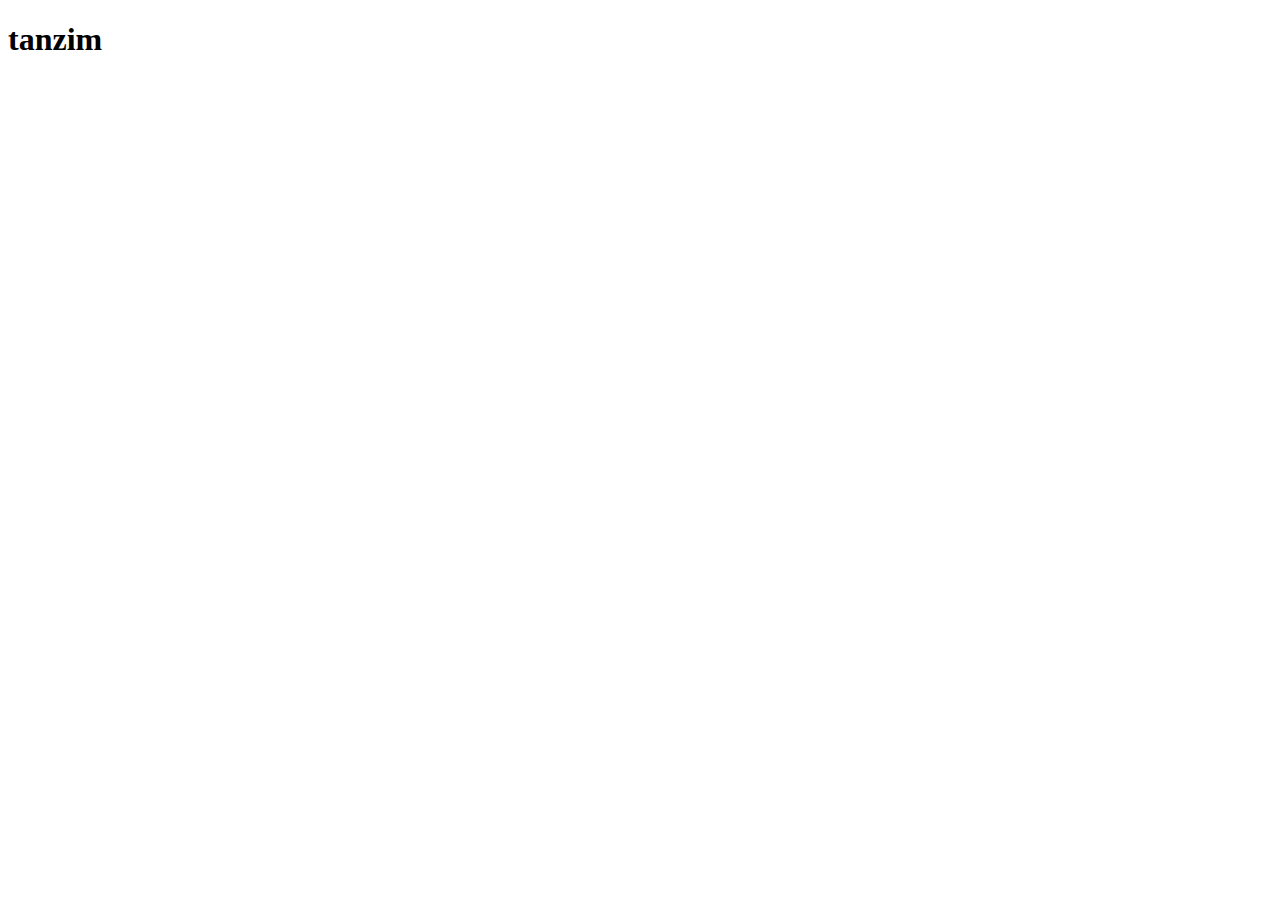
==== index.html @ d80f87df "first commit" ====
<!DOCTYPE html>
<html lang="en">
<head>
    <meta charset="UTF-8">
    <meta name="viewport" content="width=device-width, initial-scale=1.0">
    <title>Document</title>
</head>
<body>
    <h1>
        tanzim
    </h1>
</body>
</html>
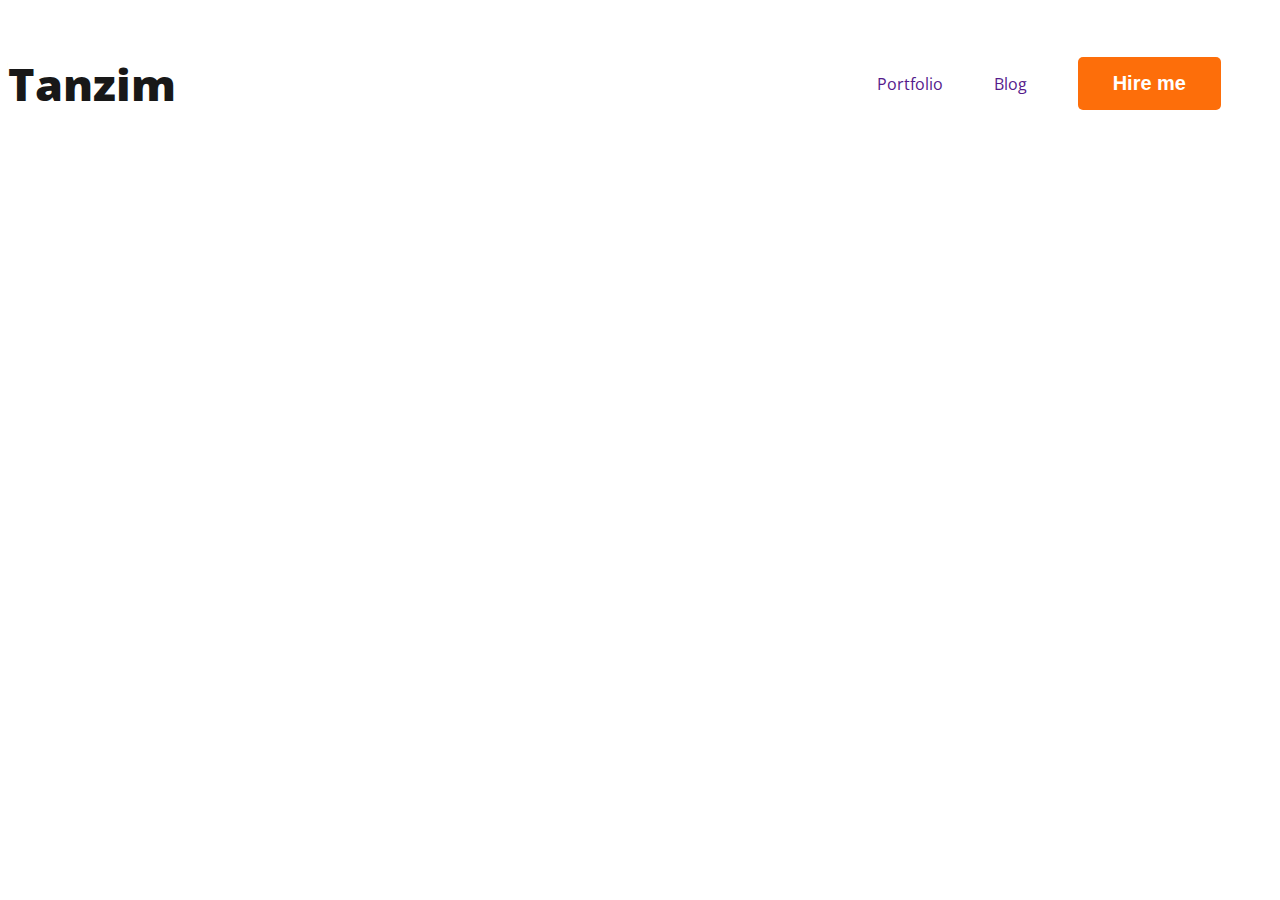
==== commit 4d008a20: "indexhtml" ====
--- a/index.html
+++ b/index.html
@@ -3,11 +3,27 @@
 <head>
     <meta charset="UTF-8">
     <meta name="viewport" content="width=device-width, initial-scale=1.0">
-    <title>Document</title>
+    <title>Protfolio website</title>
+    <link rel="preconnect" href="https://fonts.googleapis.com">
+<link rel="preconnect" href="https://fonts.gstatic.com" crossorigin>
+<link href="https://fonts.googleapis.com/css2?family=Open+Sans:wght@400;700;800&display=swap" rel="stylesheet">
+    <link rel="stylesheet" href="style.css">
 </head>
 <body>
-    <h1>
-        tanzim
-    </h1>
+   <header>
+         <nav> <h3 class="title">Ta<span>nz</span>im</h3>
+          <ul>
+        <li><a href="">Portfolio</a></li>
+          <li><a href="">Blog</a></li>
+          <li> <button class="btn-primary">Hire me</button></li>
+        </ul>
+    </nav>
+   </header>
+   <main>
+
+   </main>
+   <footer>
+
+   </footer>
 </body>
 </html>--- a/style.css
+++ b/style.css
@@ -0,0 +1,37 @@
+body{
+    font-family: 'Open Sans', sans-serif;
+}
+
+nav{
+    display: flex ;
+    align-items: center;
+    justify-content: space-between;
+}
+.title{
+    color: var(--dark-01, #181818);
+font-size: 45px;
+font-weight: 800;
+
+}
+nav>ul{
+    display: flex;
+    align-items: center;
+}
+nav li{
+    list-style: none;
+    margin-right: 51px;
+
+}
+nav a{
+    text-decoration: none;
+}
+.btn-primary{
+    border-radius: 5px;
+   background: #FD6E0A;
+   border: none;
+   font-size: 20px;
+   font-weight: 700;
+   color: white;
+   padding: 15px 35px;
+
+}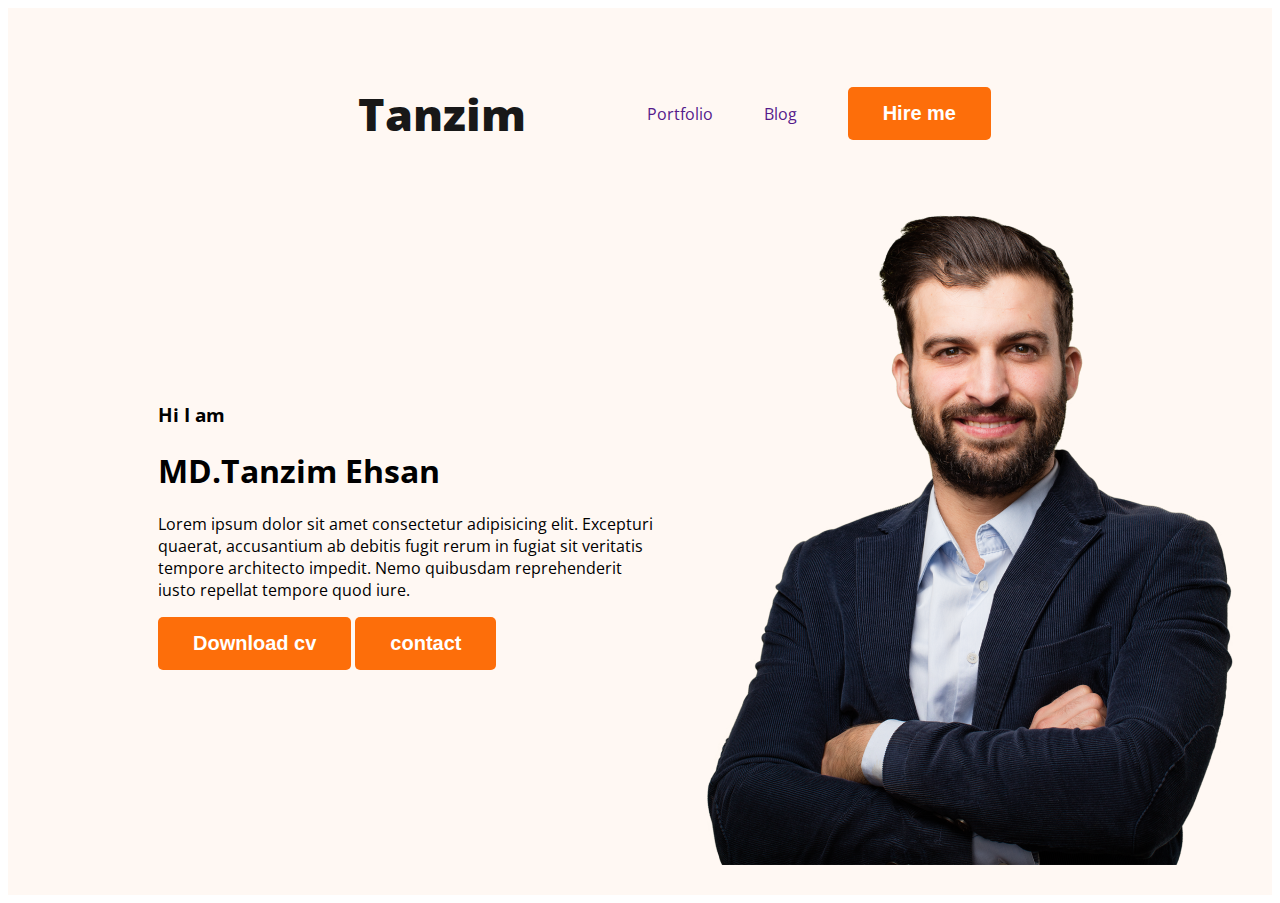
==== commit 9b3ade7d: "banner" ====
--- a/index.html
+++ b/index.html
@@ -1,29 +1,44 @@
 <!DOCTYPE html>
 <html lang="en">
+
 <head>
     <meta charset="UTF-8">
     <meta name="viewport" content="width=device-width, initial-scale=1.0">
     <title>Protfolio website</title>
     <link rel="preconnect" href="https://fonts.googleapis.com">
-<link rel="preconnect" href="https://fonts.gstatic.com" crossorigin>
-<link href="https://fonts.googleapis.com/css2?family=Open+Sans:wght@400;700;800&display=swap" rel="stylesheet">
+    <link rel="preconnect" href="https://fonts.gstatic.com" crossorigin>
+    <link href="https://fonts.googleapis.com/css2?family=Open+Sans:wght@400;700;800&display=swap" rel="stylesheet">
     <link rel="stylesheet" href="style.css">
 </head>
+
 <body>
-   <header>
-         <nav> <h3 class="title">Ta<span>nz</span>im</h3>
-          <ul>
-        <li><a href="">Portfolio</a></li>
-          <li><a href="">Blog</a></li>
-          <li> <button class="btn-primary">Hire me</button></li>
-        </ul>
-    </nav>
-   </header>
-   <main>
+    <header class="header">
+        <nav>
+            <h3 class="title">Ta<span>nz</span>im</h3>
+            <ul>
+                <li><a href="">Portfolio</a></li>
+                <li><a href="">Blog</a></li>
+                <li> <button class="btn-primary">Hire me</button></li>
+            </ul>
+        </nav>
+        <div class="banner">
+            <div>
+                <h3 class="hi">Hi I am</h3>
+                <h1>MD.Tanzim Ehsan</h1>
+                <p>Lorem ipsum dolor sit amet consectetur adipisicing elit. Excepturi quaerat, accusantium ab debitis fugit rerum in fugiat sit veritatis tempore architecto impedit. Nemo quibusdam reprehenderit iusto repellat tempore quod iure.</p>
+                <button class="btn-primary">Download cv</button>
+                <button class="btn-primary">contact</button>
+               
+                 </div>
+                 <img class="profile" src="images/hardy.png" alt="">
+        </div>
+    </header>
+    <main>
 
-   </main>
-   <footer>
+    </main>
+    <footer>
 
-   </footer>
+    </footer>
 </body>
+
 </html>--- a/style.css
+++ b/style.css
@@ -6,6 +6,7 @@
     display: flex ;
     align-items: center;
     justify-content: space-between;
+    margin: 0px 200px;
 }
 .title{
     color: var(--dark-01, #181818);
@@ -34,4 +35,15 @@
    color: white;
    padding: 15px 35px;
 
+}
+.header{
+    background-color: #FFF8F3;
+    padding: 30px 30px 30px 150px;
+}
+.banner{
+    display: flex;
+    align-items: center;
+}
+.banner.profile{
+     width: 300px;
 }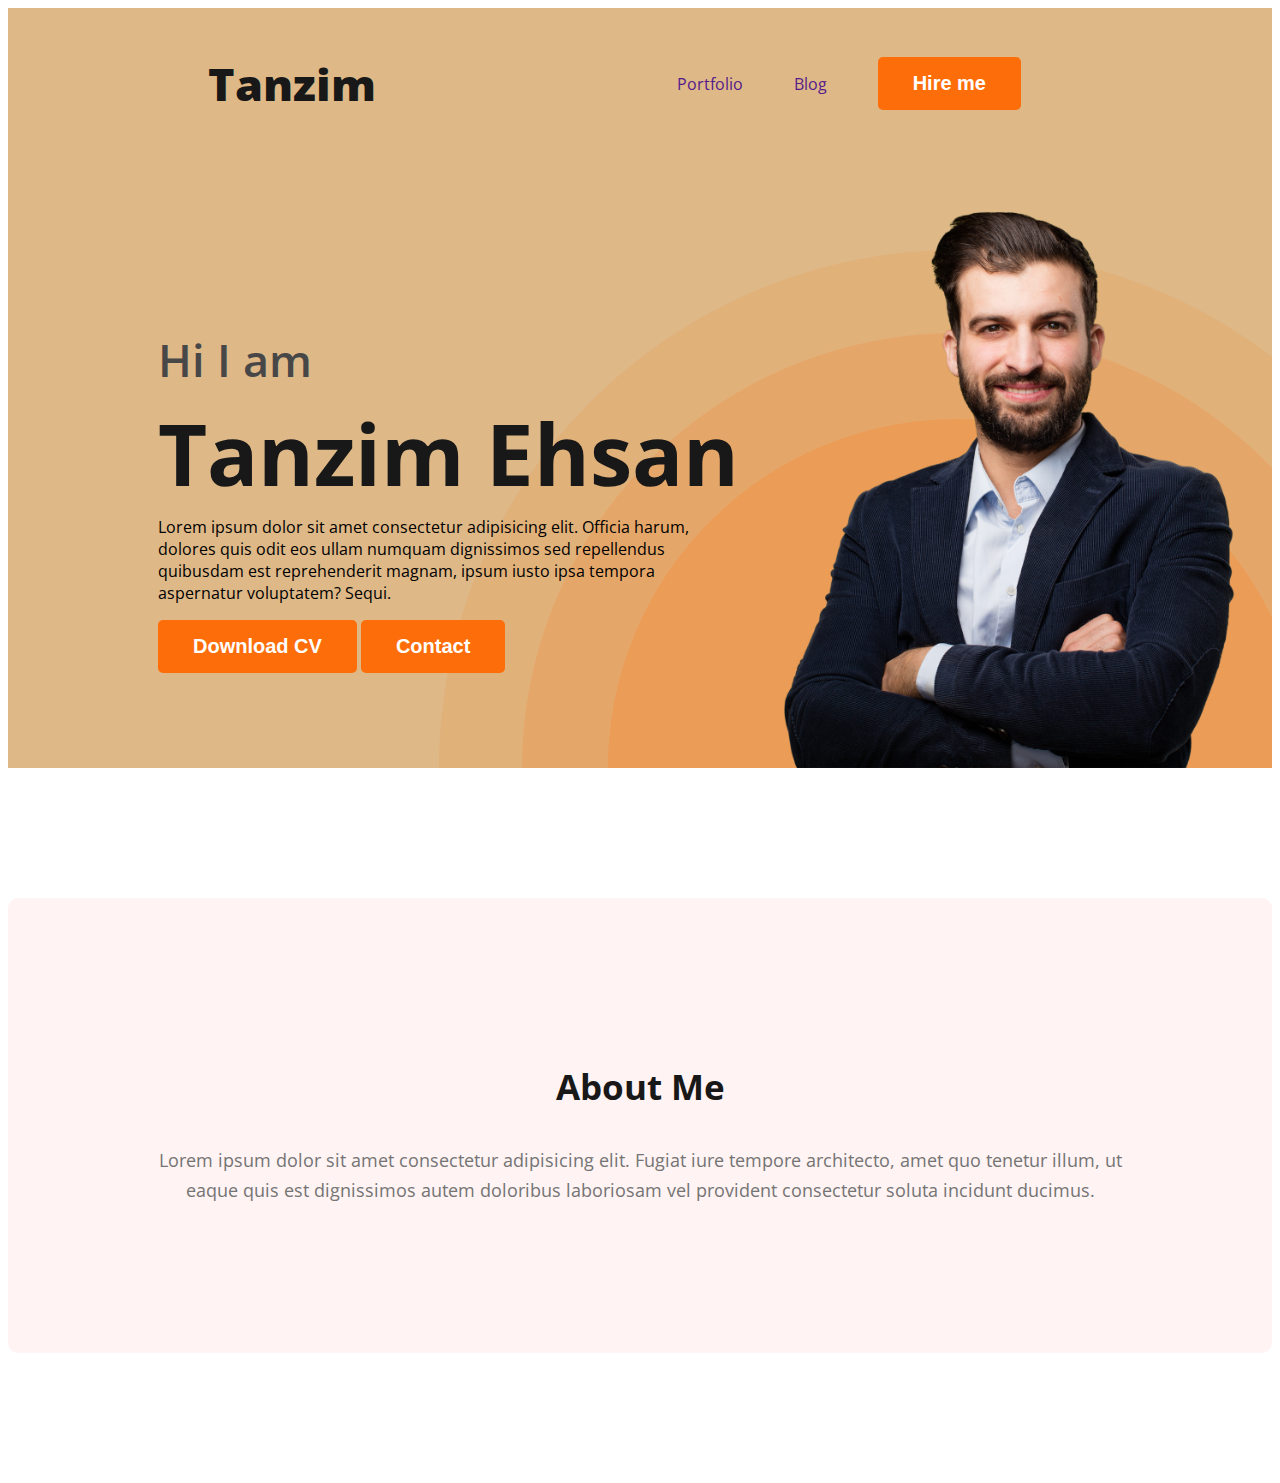
==== commit 0b010649: "index" ====
--- a/index.html
+++ b/index.html
@@ -22,19 +22,25 @@
             </ul>
         </nav>
         <div class="banner">
-            <div>
-                <h3 class="hi">Hi I am</h3>
-                <h1>MD.Tanzim Ehsan</h1>
-                <p>Lorem ipsum dolor sit amet consectetur adipisicing elit. Excepturi quaerat, accusantium ab debitis fugit rerum in fugiat sit veritatis tempore architecto impedit. Nemo quibusdam reprehenderit iusto repellat tempore quod iure.</p>
-                <button class="btn-primary">Download cv</button>
-                <button class="btn-primary">contact</button>
-               
-                 </div>
-                 <img class="profile" src="images/hardy.png" alt="">
+            <div class="content">
+                <h3 class="banner-wlecome"> Hi I am</h3>
+                <h1 class="banner-title">Tanzim Ehsan</h1>
+                <p class="intro">Lorem ipsum dolor sit amet consectetur adipisicing elit. Officia harum, dolores quis odit eos ullam numquam dignissimos sed repellendus quibusdam est reprehenderit magnam, ipsum iusto ipsa tempora aspernatur voluptatem? Sequi.</p>
+                <button class="btn-primary">Download CV</button>
+                <button class="btn-primary">Contact</button>
+
+            </div>
+            <img class="profile" src="images/hardy.png" alt="">
+
         </div>
+     
     </header>
     <main>
+         <section class="about">
+            <h3 class="about-title">About Me</h3>
+            <p class="about-content">Lorem ipsum dolor sit amet consectetur adipisicing elit. Fugiat iure tempore architecto, amet quo tenetur illum, ut eaque quis est dignissimos autem doloribus laboriosam vel provident consectetur soluta incidunt ducimus.</p>
 
+         </section>
     </main>
     <footer>
 
--- a/style.css
+++ b/style.css
@@ -1,49 +1,119 @@
-body{
+body {
     font-family: 'Open Sans', sans-serif;
 }
 
-nav{
-    display: flex ;
+nav {
+    display: flex;
     align-items: center;
     justify-content: space-between;
-    margin: 0px 200px;
+    margin: 0 200px;
 }
-.title{
+
+.title {
     color: var(--dark-01, #181818);
-font-size: 45px;
-font-weight: 800;
+    font-size: 45px;
+    font-weight: 800;
 
 }
-nav>ul{
+
+nav>ul {
     display: flex;
     align-items: center;
 }
-nav li{
+
+nav li {
     list-style: none;
     margin-right: 51px;
 
 }
-nav a{
+
+nav a {
     text-decoration: none;
 }
-.btn-primary{
+
+.btn-primary {
     border-radius: 5px;
-   background: #FD6E0A;
-   border: none;
-   font-size: 20px;
-   font-weight: 700;
-   color: white;
-   padding: 15px 35px;
+    background: #FD6E0A;
+    border: none;
+    font-size: 20px;
+    font-weight: 700;
+    color: white;
+    padding: 15px 35px;
 
 }
-.header{
-    background-color: #FFF8F3;
-    padding: 30px 30px 30px 150px;
+
+.header {
+    background-color: burlywood;
+    background-image: url('images/header_bg.png');
+    background-repeat: no-repeat;
+    background-position: bottom right;
+
 }
-.banner{
+
+.banner {
+    padding: 30px 30px 0px 150px;
     display: flex;
     align-items: center;
+    justify-content: space-between;
 }
-.banner.profile{
-     width: 300px;
+
+.banner .profile {
+    width: 500px;
+}
+
+.banner-wlecome {
+    color: #474747;
+    font-size: 45px;
+    font-weight: 600;
+    margin-bottom: 0px;
+}
+
+.banner-title {
+    color: #181818;
+
+    font-size: 85px;
+
+    font-weight: 700;
+    margin-top: 5px;
+    margin-bottom: 5px;
+
+}
+
+.intro {
+    margin-top: 5px;
+
+
+}
+
+.content {
+    max-width: 1000px;
+}
+
+/*Section*/
+/*About*/
+.about {
+    border-radius: 10px;
+    background: #fff3f3;
+    padding: 130px;
+    margin: 130px 0;
+}
+
+.about-title {
+    color: #181818;
+    text-align: center;
+
+    font-size: 35px;
+
+    font-weight: 700;
+
+}
+
+.about-content {
+    color: #757575;
+    text-align: center;
+
+    font-size: 18px;
+
+    font-weight: 400;
+    line-height: 30px;
 }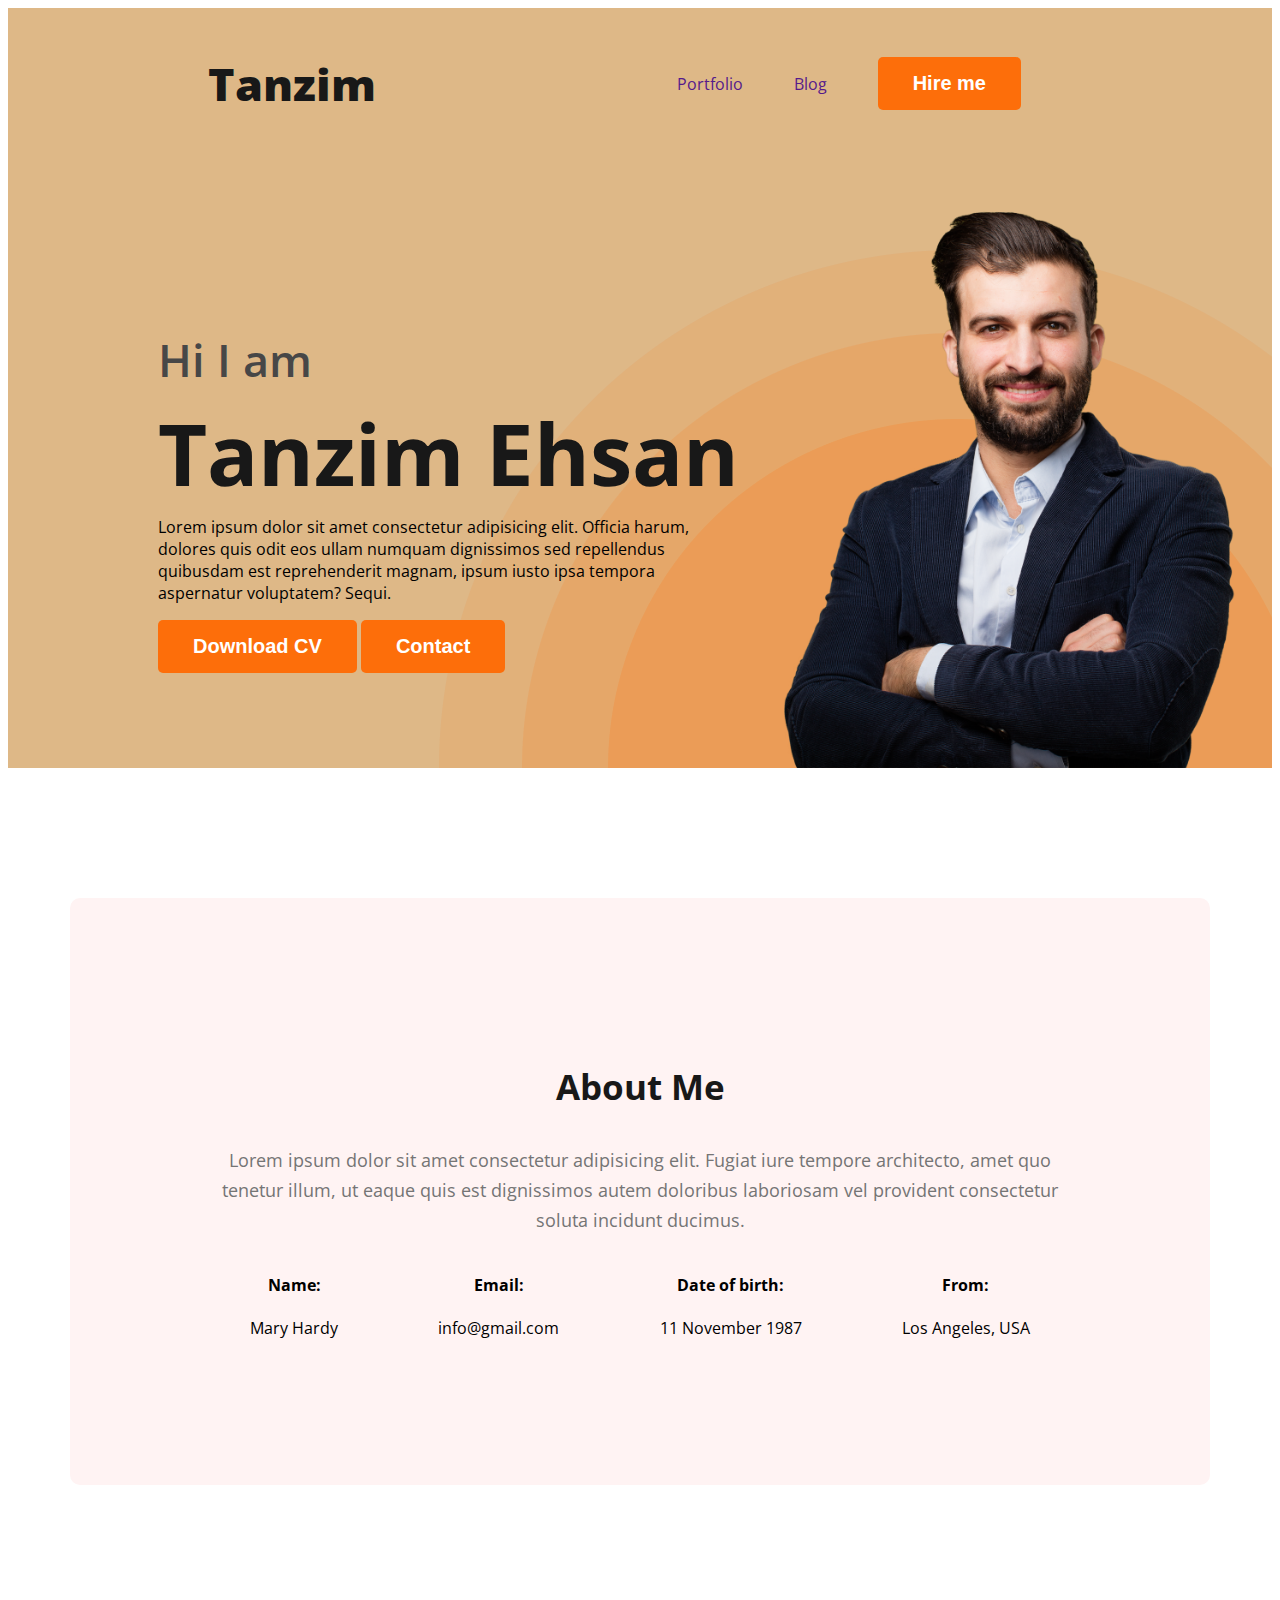
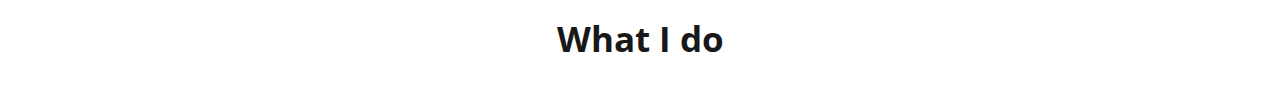
==== commit c6e63d0c: "new" ====
--- a/index.html
+++ b/index.html
@@ -25,7 +25,9 @@
             <div class="content">
                 <h3 class="banner-wlecome"> Hi I am</h3>
                 <h1 class="banner-title">Tanzim Ehsan</h1>
-                <p class="intro">Lorem ipsum dolor sit amet consectetur adipisicing elit. Officia harum, dolores quis odit eos ullam numquam dignissimos sed repellendus quibusdam est reprehenderit magnam, ipsum iusto ipsa tempora aspernatur voluptatem? Sequi.</p>
+                <p class="intro">Lorem ipsum dolor sit amet consectetur adipisicing elit. Officia harum, dolores quis
+                    odit eos ullam numquam dignissimos sed repellendus quibusdam est reprehenderit magnam, ipsum iusto
+                    ipsa tempora aspernatur voluptatem? Sequi.</p>
                 <button class="btn-primary">Download CV</button>
                 <button class="btn-primary">Contact</button>
 
@@ -33,18 +35,47 @@
             <img class="profile" src="images/hardy.png" alt="">
 
         </div>
-     
+
     </header>
     <main>
-         <section class="about">
+        <section class="about">
             <h3 class="about-title">About Me</h3>
-            <p class="about-content">Lorem ipsum dolor sit amet consectetur adipisicing elit. Fugiat iure tempore architecto, amet quo tenetur illum, ut eaque quis est dignissimos autem doloribus laboriosam vel provident consectetur soluta incidunt ducimus.</p>
+            <p class="about-content">Lorem ipsum dolor sit amet consectetur adipisicing elit. Fugiat iure tempore
+                architecto, amet quo tenetur illum, ut eaque quis est dignissimos autem doloribus laboriosam vel
+                provident consectetur soluta incidunt ducimus.</p>
+            <div class="about-all">
 
-         </section>
-    </main>
-    <footer>
+                <div class="about-info">
+                    <h4 class="info_title">Name:
+                    </h4>
+                    <p class="info-des">
+                        Mary Hardy </p>
+                </div>
+                <div class="about-info">
+                    <h4 class="info_title">Email:
+                    </h4>
+                    <p class="info-des">info@gmail.com</p>
+                </div>
+                <div class="about-info">
+                    <h4 class="info_title">Date of birth:
+                    </h4>
+                    <p class="info-des">11 November 1987</p>
+                </div>
+                <div class="about-info">
+                    <h4 class="info_title">From:
+                    </h4>
+                    <p class="info-des">Los Angeles, USA</p>
+                </div>
+            </div>
+        </section>
 
-    </footer>
+            <section>
+                <h3 class="about-title">What I do</h3>
+
+            </section>
+
+
+            </footer>
 </body>
 
 </html>--- a/style.css
+++ b/style.css
@@ -91,7 +91,11 @@
 
 /*Section*/
 /*About*/
-.about {
+main{
+    max-width: 1140px;
+    margin: 0 auto;
+}
+.about{
     border-radius: 10px;
     background: #fff3f3;
     padding: 130px;
@@ -116,4 +120,11 @@
 
     font-weight: 400;
     line-height: 30px;
+}
+.about-all{
+    display: flex;
+    justify-content: space-around;
+}
+.about-info{
+    text-align: center;
 }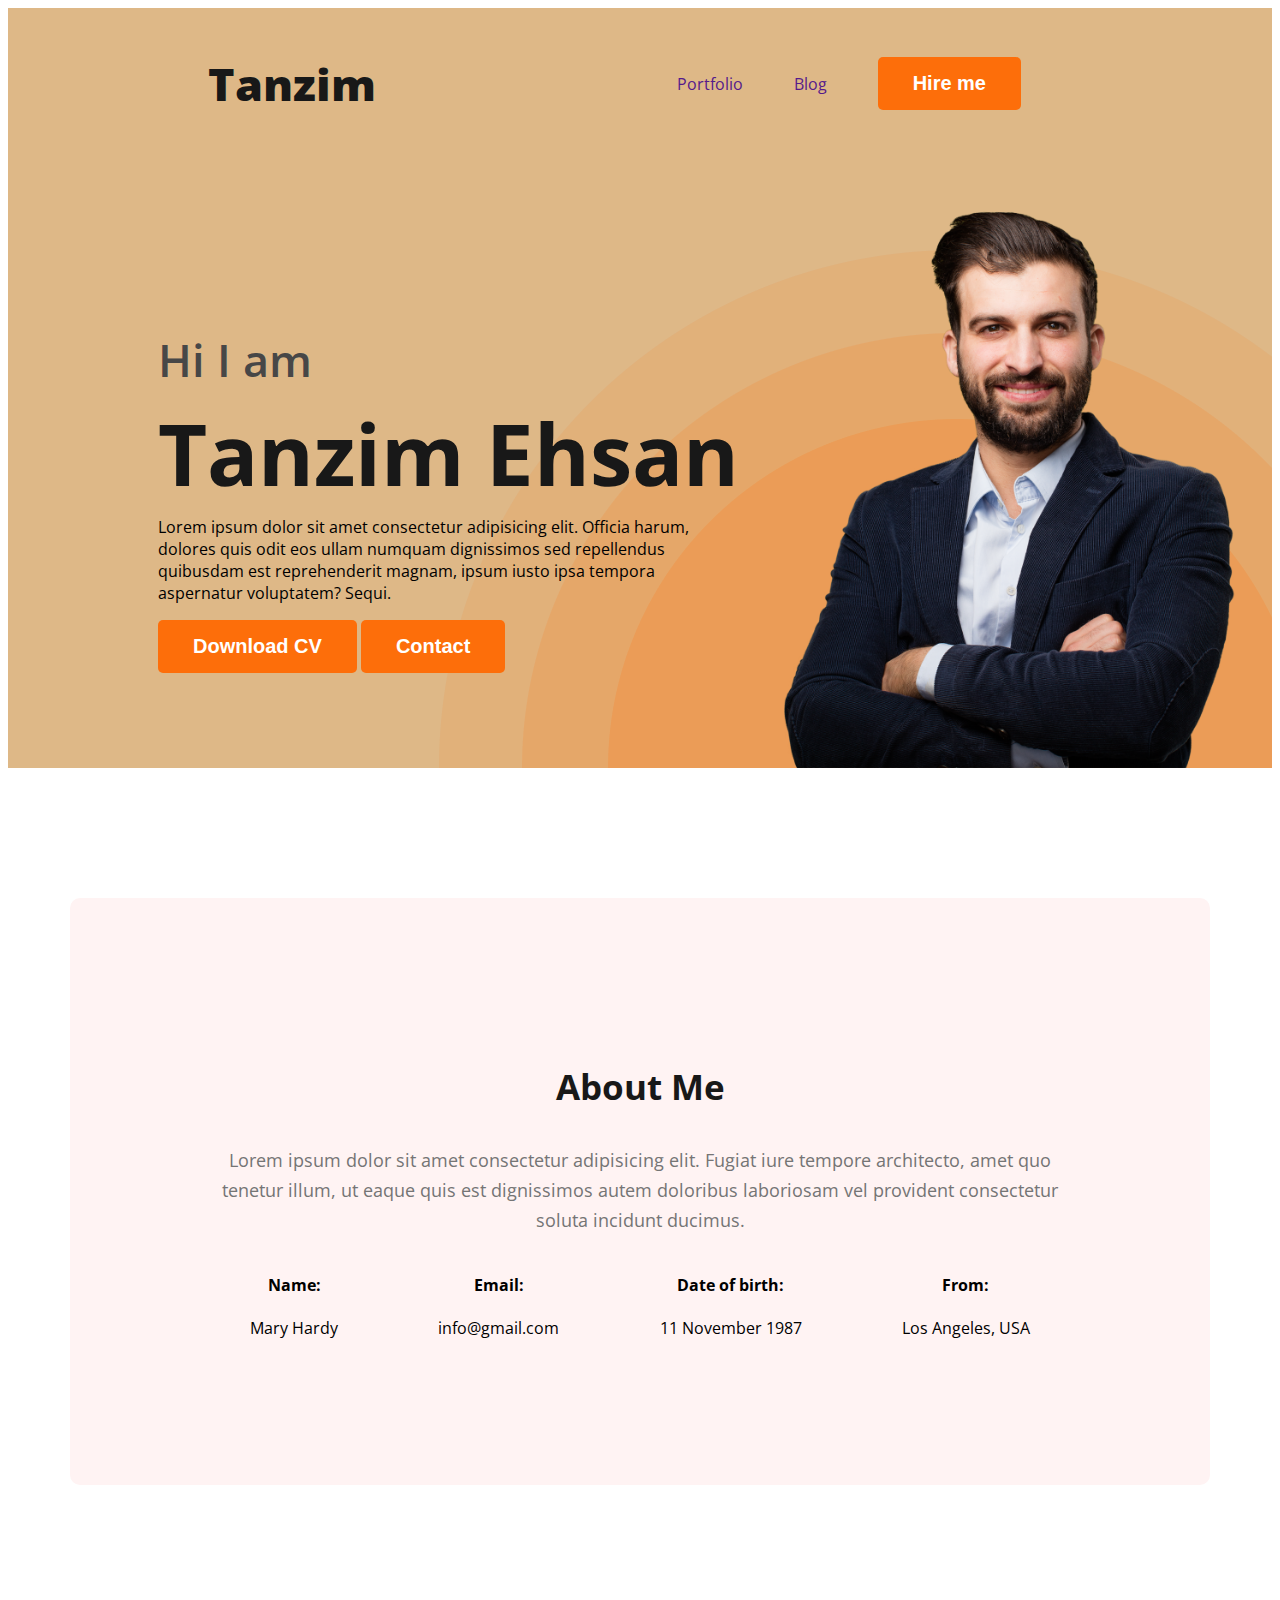
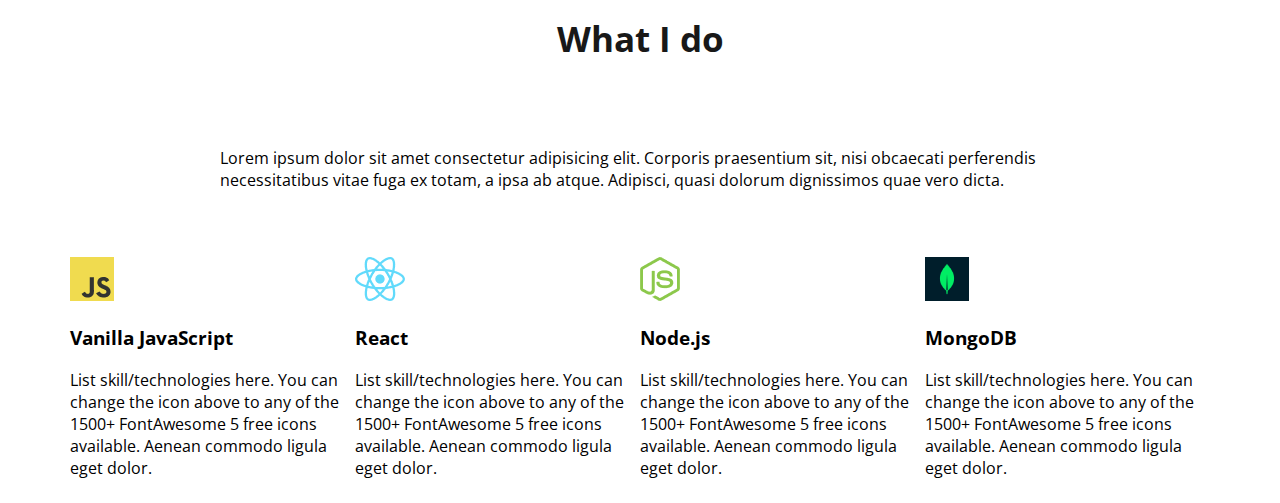
==== commit fe368f23: "practice" ====
--- a/index.html
+++ b/index.html
@@ -71,6 +71,29 @@
 
             <section>
                 <h3 class="about-title">What I do</h3>
+                <p id="what i do" class="description">Lorem ipsum dolor sit amet consectetur adipisicing elit. Corporis praesentium sit, nisi obcaecati perferendis necessitatibus vitae fuga ex totam, a ipsa ab atque. Adipisci, quasi dolorum dignissimos quae vero dicta.</p>
+                <div class="skills-cointainer">
+                    <div class="skill">
+                        <img src="images/icons/js.png" alt="">
+                        <h3 class="skill-title">Vanilla JavaScript</h3>
+                        <p class="skill-description">List skill/technologies here. You can change the icon above to any of the 1500+ FontAwesome 5 free icons available. Aenean commodo ligula eget dolor.</p>
+                    </div>
+                    <div class="skill">
+                        <img src="images/icons/react.png" alt="">
+                        <h3 class="skill-title">React</h3>
+                        <p class="skill-description">List skill/technologies here. You can change the icon above to any of the 1500+ FontAwesome 5 free icons available. Aenean commodo ligula eget dolor.</p>
+                    </div>
+                    <div class="skill">
+                        <img src="images/icons/nodejs.png" alt="">
+                        <h3 class="skill-title">Node.js</h3>
+                        <p class="skill-description">List skill/technologies here. You can change the icon above to any of the 1500+ FontAwesome 5 free icons available. Aenean commodo ligula eget dolor.</p>
+                    </div>
+                    <div class="skill">
+                        <img src="images/icons/mongo.png" alt="">
+                        <h3 class="skill-title">MongoDB</h3>
+                        <p class="skill-description">List skill/technologies here. You can change the icon above to any of the 1500+ FontAwesome 5 free icons available. Aenean commodo ligula eget dolor.</p>
+                    </div>
+                </div>
 
             </section>
 
--- a/style.css
+++ b/style.css
@@ -127,4 +127,10 @@
 }
 .about-info{
     text-align: center;
+}
+.description{
+    padding: 50px 150px;
+}
+.skills-cointainer{
+    display: flex;
 }